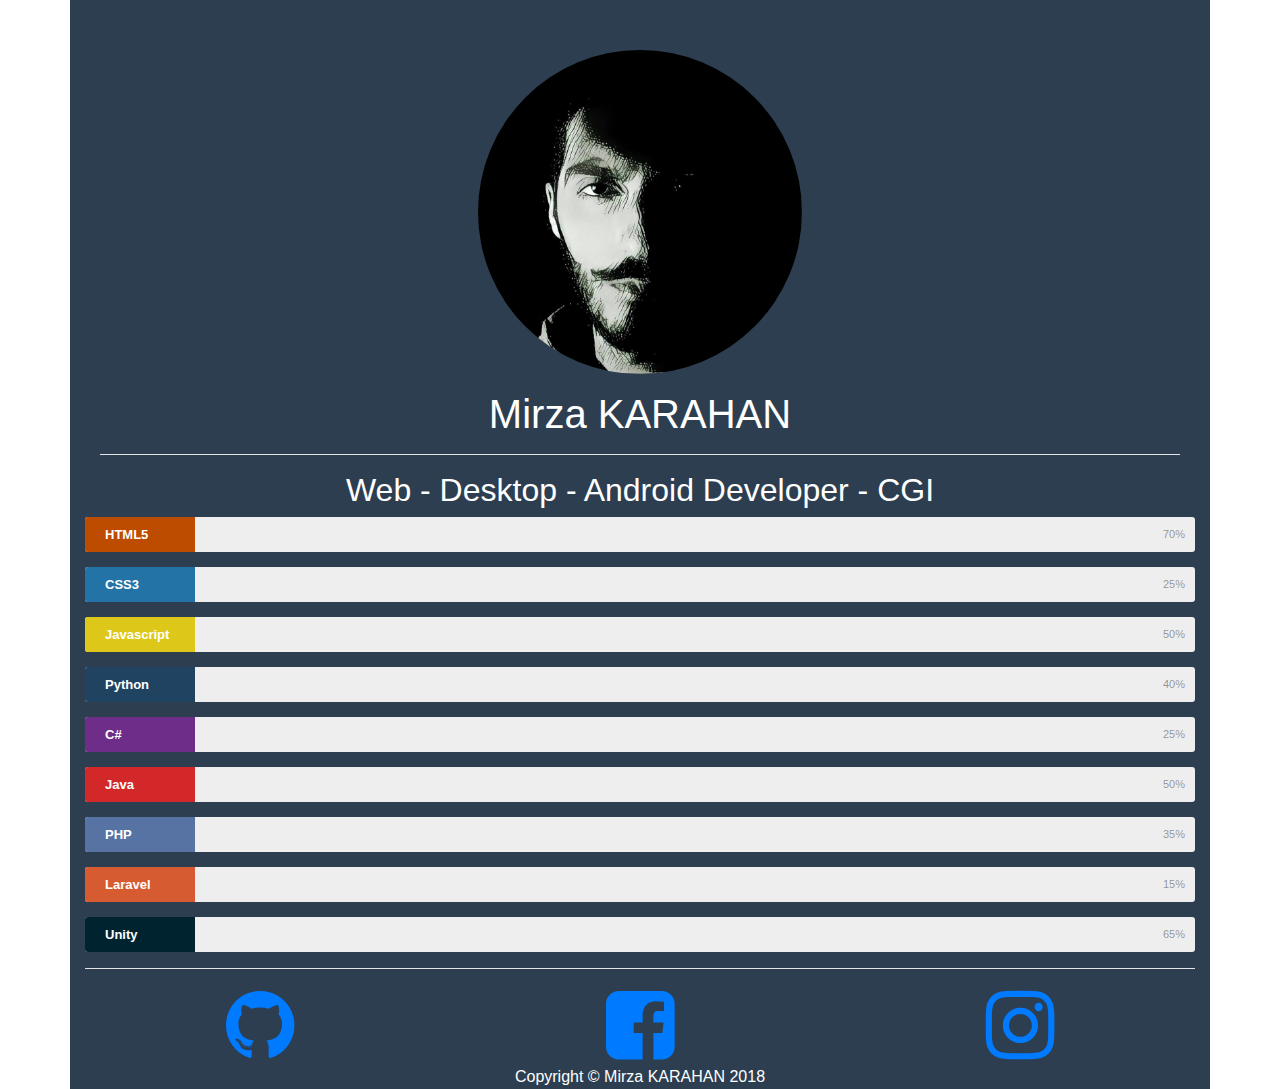
==== index.html @ 55d91a49 "son" ====
<!DOCTYPE html>
<html lang="en">
<head>
	<title>Mirza KARAHAN</title>
	<meta http-equiv="Content-Type" content="text/html; charset=UTF-8"/>
	<meta name="description" content="Mirza Karahan Developer, front-end and back-end">
	<link rel="stylesheet" type="text/css" href="assets/bootstrap.css">
	<script
  src="https://code.jquery.com/jquery-3.2.1.min.js"
  integrity="sha256-hwg4gsxgFZhOsEEamdOYGBf13FyQuiTwlAQgxVSNgt4="
  crossorigin="anonymous"></script>
<link rel="stylesheet" href="assets/font-awesome/css/font-awesome.min.css">
</head>
<body id="sayfaBaslangic">
	<div class="container"  style="background: #2c3e50; color: #fff; padding-top: 50px;">
		<header>
			<div class="container merkezle">
				<figure>
					<img class="resimProfil" width="30%" src="assets/profil.jpg">
				</figure>
				<section>
					<h1>Mirza KARAHAN</h1>
				</section>
				<hr style="background: #fff;">
				<h2>Web - Desktop - Android Developer - CGI</h2>
			</div>
		</header>
		<!-- Portfolio Başlangıç -->
		<section id="portfolio">
			<div id="container">
				<div id="content">
					<div class="skillbar clearfix " data-percent="70%">
						<div class="skillbar-title" style="background: #d35400;"><span>HTML5</span></div>
						<div class="skillbar-bar" style="background: #e67e22;"></div>
						<div class="skill-bar-percent">70%</div>
					</div> 
					<!-- HTML Biter -->
					<div class="skillbar clearfix " data-percent="25%">
						<div class="skillbar-title" style="background: #2980b9;"><span>CSS3</span></div>
						<div class="skillbar-bar" style="background: #3498db;"></div>
						<div class="skill-bar-percent">25%</div>
					</div> 
					<!-- CSS Biter -->
					<div class="skillbar clearfix " data-percent="50%">
						<div class="skillbar-title" style="background: #f7df1e;"><span>Javascript</span></div>
						<div class="skillbar-bar" style="background: #f7df1e;"></div>
						<div class="skill-bar-percent">50%</div>
					</div>
					<!-- Javascript Biter -->
					<div class="skillbar clearfix " data-percent="40%">
						<div class="skillbar-title" style="background: #234b6c;"><span>Python</span></div>
						<div class="skillbar-bar" style="background: #234b6c;"></div>
						<div class="skill-bar-percent">40%</div>
					</div> 
					<!-- Python Biter -->
					<div class="skillbar clearfix " data-percent="25%">
						<div class="skillbar-title" style="background: #7b3399;"><span>C#</span></div>
						<div class="skillbar-bar" style="background: #7b3399;"></div>
						<div class="skill-bar-percent">25%</div>
					</div> 
					<!-- C# Biter -->
					<div class="skillbar clearfix " data-percent="50%">
						<div class="skillbar-title" style="background: #ea2d2f;"><span>Java</span></div>
						<div class="skillbar-bar" style="background: #ea2d2f;"></div>
						<div class="skill-bar-percent">50%</div>
					</div> 
					<!-- Java Biter -->
					<div class="skillbar clearfix " data-percent="35%">
						<div class="skillbar-title" style="background: #6181b6;"><span>PHP</span></div>
						<div class="skillbar-bar" style="background: #6181b6;"></div>
						<div class="skill-bar-percent">35%</div>
					</div> 
					<!-- PHP Biter -->
					<div class="skillbar clearfix " data-percent="15%">
						<div class="skillbar-title" style="background: #f06637;"><span>Laravel</span></div>
						<div class="skillbar-bar" style="background: #f06637;"></div>
						<div class="skill-bar-percent">15%</div>
					</div> 
					<!-- Laravel Biter -->
					<div class="skillbar clearfix " data-percent="65%">
						<div class="skillbar-title" style="background: #012935;"><span>Unity</span></div>
						<div class="skillbar-bar" style="background: #012935;"></div>
						<div class="skill-bar-percent">65%</div>
					</div> 
					<!-- Unity Biter -->
			</div>
		</section>	
		<!-- Portfolio Son -->
			<hr style="background: #fff;">
		<section id="hakkimda">
			<div id="container">
				<div id="content">
					<div class="row merkezle">
					    <div class="col-sm">
					      <a target="_blank" href="https://www.github.com/mirzakarahan"><i class="fa fa-github fa-5x"></i></a>
					    </div>
					     <div class="col-sm">
					      <a target="_blank" href="https://www.facebook.com/mirzakarahan"><i class="fa fa-facebook-square fa-5x"></i></a>
					    </div>
					     <div class="col-sm">
					      <a target="_blank" href="https://www.instagram.com/mirzaakarahan"><i class="fa fa-instagram fa-5x"></i></a>
					    </div>
					    
				  </div>
				</div>
			</div>
		</section>	
		<footer>
			<section class="merkezle">Copyright © Mirza KARAHAN 2018</section>
		</footer>
	</div>
</body>
<script type="text/javascript">
	jQuery(document).ready(function(){
	jQuery('.skillbar').each(function(){
		jQuery(this).find('.skillbar-bar').animate({
			width:jQuery(this).attr('data-percent')
		},3000);
	});
});
</script>
</html>
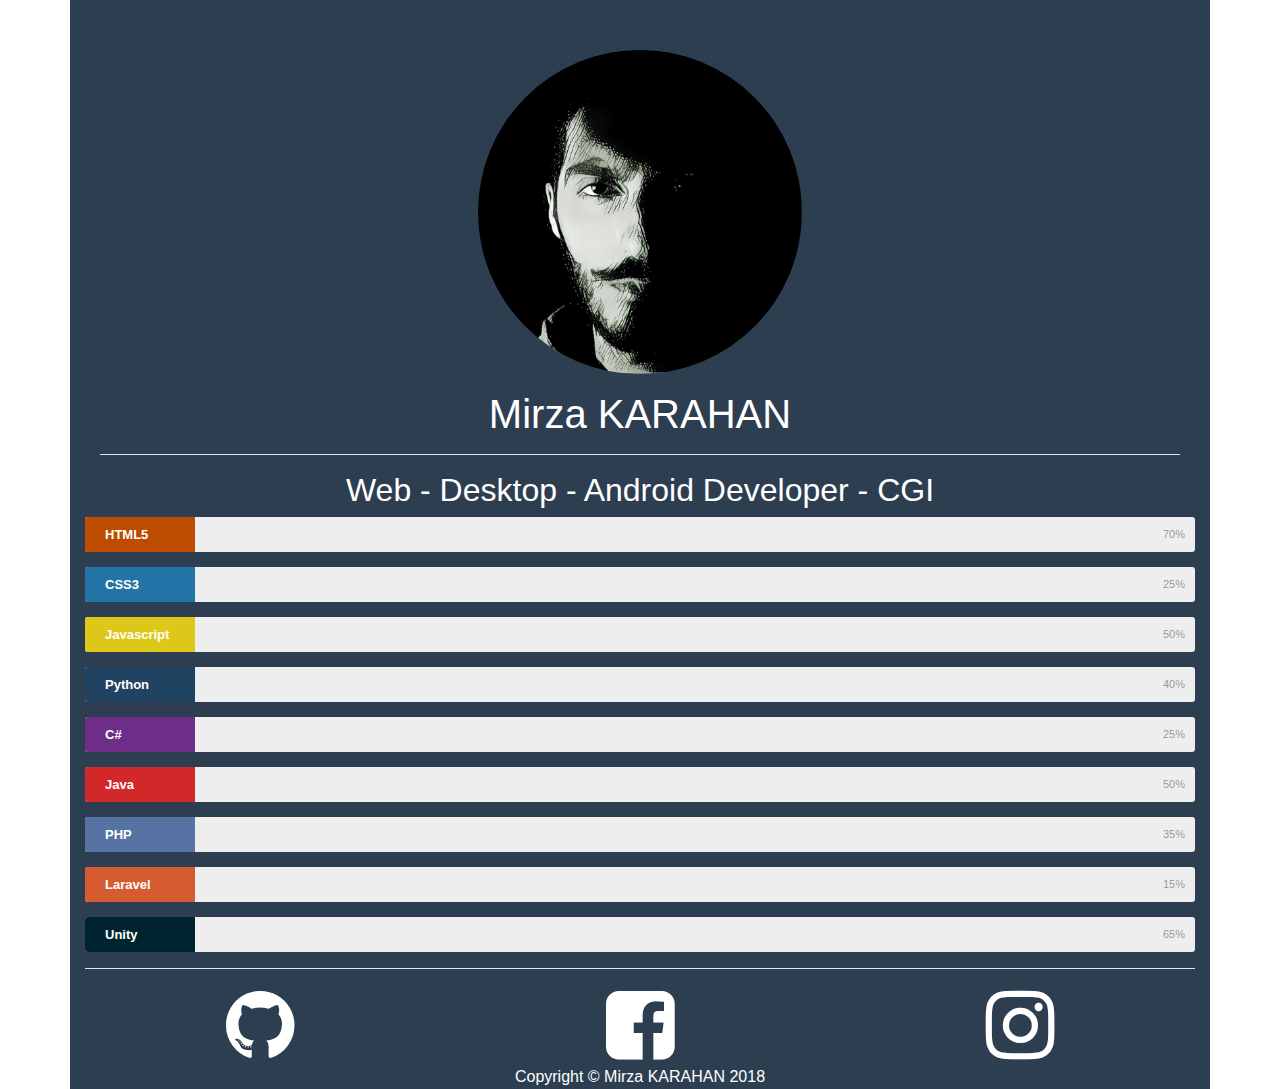
==== commit d012af7b: "v1.1" ====
--- a/index.html
+++ b/index.html
@@ -92,13 +92,13 @@
 				<div id="content">
 					<div class="row merkezle">
 					    <div class="col-sm">
-					      <a target="_blank" href="https://www.github.com/mirzakarahan"><i class="fa fa-github fa-5x"></i></a>
+					      <a style="color: #fff;" target="_blank" href="https://www.github.com/mirzakarahan"><i class="fa fa-github fa-5x"></i></a>
 					    </div>
 					     <div class="col-sm">
-					      <a target="_blank" href="https://www.facebook.com/mirzakarahan"><i class="fa fa-facebook-square fa-5x"></i></a>
+					      <a style="color: #fff;" target="_blank" href="https://www.facebook.com/mirzakarahan"><i class="fa fa-facebook-square fa-5x"></i></a>
 					    </div>
 					     <div class="col-sm">
-					      <a target="_blank" href="https://www.instagram.com/mirzaakarahan"><i class="fa fa-instagram fa-5x"></i></a>
+					      <a style="color: #fff;" target="_blank" href="https://www.instagram.com/mirzaakarahan"><i class="fa fa-instagram fa-5x"></i></a>
 					    </div>
 					    
 				  </div>
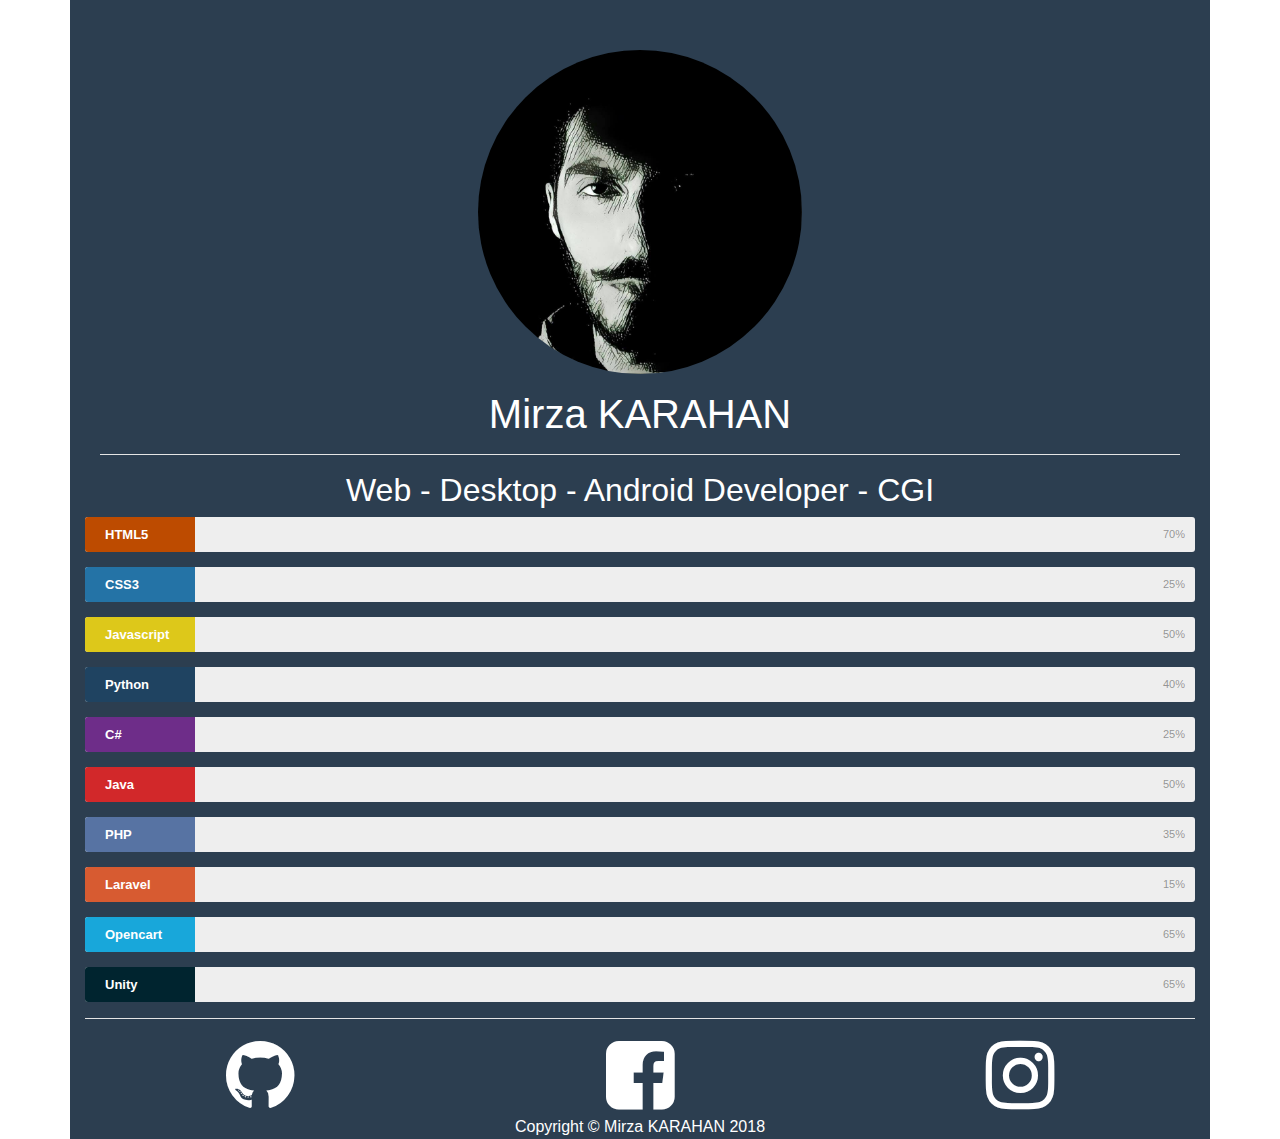
==== commit a8a96b00: "opencart" ====
--- a/index.html
+++ b/index.html
@@ -78,6 +78,12 @@
 					</div> 
 					<!-- Laravel Biter -->
 					<div class="skillbar clearfix " data-percent="65%">
+						<div class="skillbar-title" style="background: #1bbaf3;"><span>Opencart</span></div>
+						<div class="skillbar-bar" style="background: #1bbaf3;"></div>
+						<div class="skill-bar-percent">65%</div>
+					</div> 
+					<!-- Opencart Biter -->
+					<div class="skillbar clearfix " data-percent="65%">
 						<div class="skillbar-title" style="background: #012935;"><span>Unity</span></div>
 						<div class="skillbar-bar" style="background: #012935;"></div>
 						<div class="skill-bar-percent">65%</div>
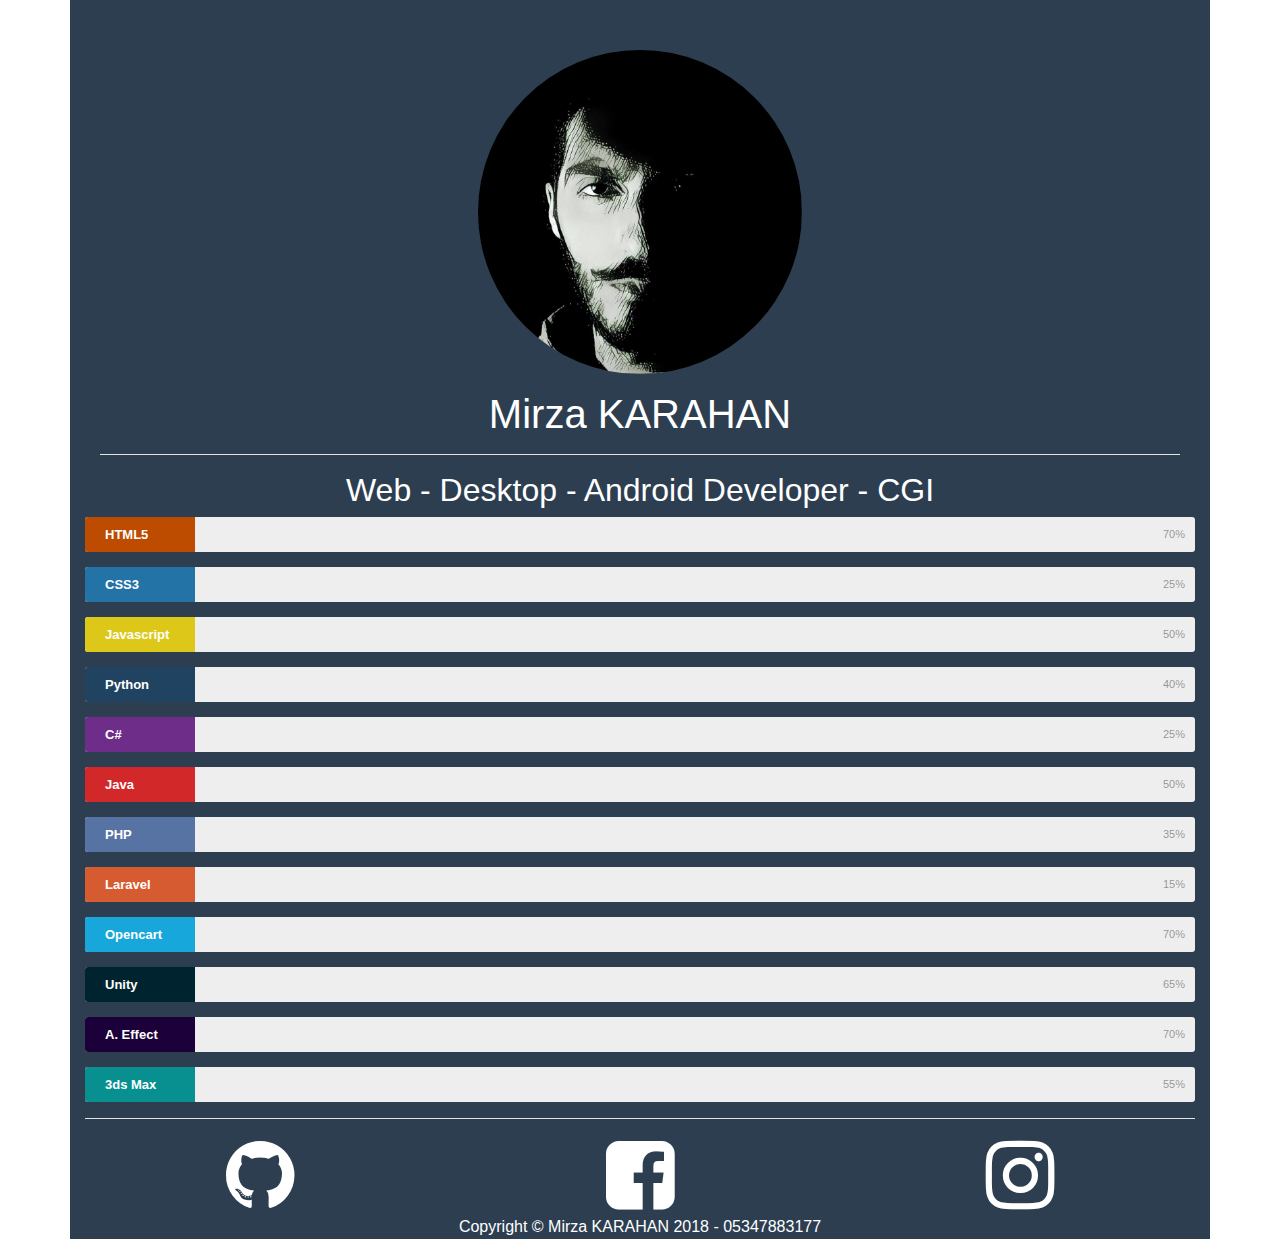
==== commit 2edab92b: "number" ====
--- a/index.html
+++ b/index.html
@@ -11,7 +11,7 @@
   crossorigin="anonymous"></script>
 <link rel="stylesheet" href="assets/font-awesome/css/font-awesome.min.css">
 </head>
-<body id="sayfaBaslangic">
+<body id="sayfaBaslangic" class="arkaPlan">
 	<div class="container"  style="background: #2c3e50; color: #fff; padding-top: 50px;">
 		<header>
 			<div class="container merkezle">
@@ -77,10 +77,10 @@
 						<div class="skill-bar-percent">15%</div>
 					</div> 
 					<!-- Laravel Biter -->
-					<div class="skillbar clearfix " data-percent="65%">
+					<div class="skillbar clearfix " data-percent="70%">
 						<div class="skillbar-title" style="background: #1bbaf3;"><span>Opencart</span></div>
 						<div class="skillbar-bar" style="background: #1bbaf3;"></div>
-						<div class="skill-bar-percent">65%</div>
+						<div class="skill-bar-percent">70%</div>
 					</div> 
 					<!-- Opencart Biter -->
 					<div class="skillbar clearfix " data-percent="65%">
@@ -89,6 +89,18 @@
 						<div class="skill-bar-percent">65%</div>
 					</div> 
 					<!-- Unity Biter -->
+					<div class="skillbar clearfix " data-percent="70%">
+						<div class="skillbar-title" style="background: #1f0040;"><span>A. Effect</span></div>
+						<div class="skillbar-bar" style="background: #1f0040;"></div>
+						<div class="skill-bar-percent">70%</div>
+					</div> 
+					<!-- After Effect Biter -->
+					<div class="skillbar clearfix " data-percent="55%">
+						<div class="skillbar-title" style="background: #09a1a1;"><span>3ds Max</span></div>
+						<div class="skillbar-bar" style="background: #09a1a1;"></div>
+						<div class="skill-bar-percent">55%</div>
+					</div> 
+					<!-- 3ds Max Biter -->
 			</div>
 		</section>	
 		<!-- Portfolio Son -->
@@ -112,7 +124,7 @@
 			</div>
 		</section>	
 		<footer>
-			<section class="merkezle">Copyright © Mirza KARAHAN 2018</section>
+			<section class="merkezle">Copyright © Mirza KARAHAN 2018 - 05347883177 </section>
 		</footer>
 	</div>
 </body>
@@ -125,4 +137,4 @@
 	});
 });
 </script>
-</html>+</html>
